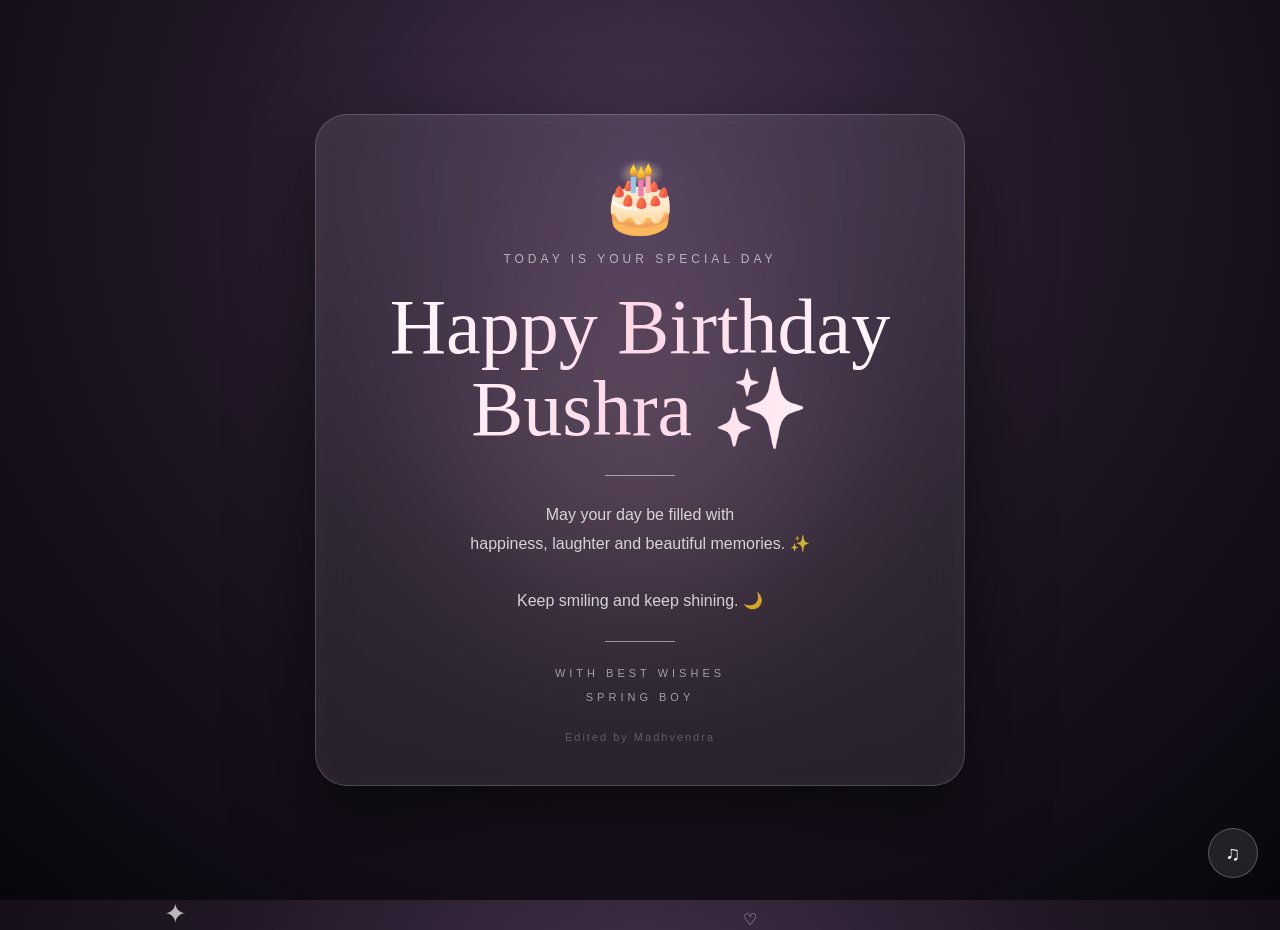
==== birthday.html @ 81c6d257 "Create birthday.html" ====
<!DOCTYPE html>
<html lang="en">
<head>
<meta charset="UTF-8">
<meta name="viewport" content="width=device-width, initial-scale=1.0">

<title>Happy Birthday Bushra 🎂</title>

<style>
*{
    margin:0;
    padding:0;
    box-sizing:border-box;
}

body{
    min-height:100vh;
    overflow:hidden;
    display:flex;
    justify-content:center;
    align-items:center;
    text-align:center;
    font-family:Georgia,"Times New Roman",serif;
    color:white;

    background:
        radial-gradient(circle at 50% 20%,
        #493451 0%,
        #211726 45%,
        #08060c 100%);
}

/* Background glow */
.glow{
    position:absolute;
    width:350px;
    height:350px;
    background:rgba(255,190,220,.12);
    filter:blur(80px);
    border-radius:50%;
}

/* Main card */
.card{
    position:relative;
    z-index:2;
    width:90%;
    max-width:650px;
    padding:42px 25px;

    border:1px solid rgba(255,255,255,.18);
    border-radius:32px;

    background:rgba(255,255,255,.075);
    backdrop-filter:blur(20px);

    box-shadow:
        0 25px 80px rgba(0,0,0,.55),
        inset 0 0 30px rgba(255,255,255,.03);

    animation:cardIn 1.5s ease;
}

.emoji{
    font-size:68px;
    margin-bottom:15px;
    animation:bounce 2s infinite;
}

.small{
    font-family:Arial,sans-serif;
    font-size:12px;
    letter-spacing:4px;
    text-transform:uppercase;
    opacity:.6;
    margin-bottom:20px;
}

h1{
    font-size:clamp(42px,10vw,78px);
    font-weight:400;
    line-height:1.05;

    background:linear-gradient(
        90deg,
        #fff,
        #ffd7e8,
        #fff
    );

    -webkit-background-clip:text;
    -webkit-text-fill-color:transparent;

    animation:shine 3s infinite;
}

.message{
    margin-top:25px;
    font-family:Arial,sans-serif;
    font-size:16px;
    line-height:1.8;
    opacity:.78;
}

.divider{
    width:70px;
    height:1px;
    background:rgba(255,255,255,.5);
    margin:25px auto;
}

.from{
    font-family:Arial,sans-serif;
    font-size:11px;
    letter-spacing:4px;
    opacity:.55;
}

.edited{
    margin-top:28px;
    font-size:11px;
    letter-spacing:2px;
    opacity:.45;
}

/* Music button */
.music{
    position:fixed;
    bottom:22px;
    right:22px;
    z-index:5;

    width:50px;
    height:50px;

    border:1px solid rgba(255,255,255,.25);
    border-radius:50%;

    background:rgba(255,255,255,.1);
    color:white;

    cursor:pointer;
    font-size:20px;

    backdrop-filter:blur(10px);
}

/* Floating particles */
.particle{
    position:absolute;
    bottom:-30px;
    font-size:18px;
    opacity:.7;

    animation:floatUp linear infinite;
}

@keyframes cardIn{
    from{
        opacity:0;
        transform:translateY(40px) scale(.94);
    }

    to{
        opacity:1;
        transform:translateY(0) scale(1);
    }
}

@keyframes bounce{
    0%,100%{transform:translateY(0);}
    50%{transform:translateY(-10px);}
}

@keyframes shine{
    0%,100%{filter:brightness(1);}
    50%{filter:brightness(1.3);}
}

@keyframes floatUp{
    from{
        transform:translateY(0) rotate(0deg);
        opacity:0;
    }

    15%{opacity:.7;}

    to{
        transform:translateY(-110vh) rotate(360deg);
        opacity:0;
    }
}
</style>
</head>

<body>

<div class="glow"></div>

<div class="card">

    <div class="emoji">🎂</div>

    <div class="small">
        Today is your special day
    </div>

    <h1>
        Happy Birthday<br>
        Bushra ✨
    </h1>

    <div class="divider"></div>

    <div class="message">
        May your day be filled with<br>
        happiness, laughter and beautiful memories. ✨
        <br><br>
        Keep smiling and keep shining. 🌙
    </div>

    <div class="divider"></div>

    <div class="from">
        WITH BEST WISHES<br><br>
        SPRING BOY

        <div class="edited">
            Edited by Madhvendra
        </div>
    </div>

</div>

<button class="music" onclick="toggleMusic()" id="musicBtn">
    ♫
</button>

<script>
const symbols=["✦","✧","♡","✨","·"];

function createParticle(){

    const p=document.createElement("div");

    p.className="particle";

    p.innerHTML=
        symbols[Math.floor(Math.random()*symbols.length)];

    p.style.left=Math.random()*100+"vw";

    p.style.animationDuration=
        (6+Math.random()*6)+"s";

    p.style.fontSize=
        (12+Math.random()*15)+"px";

    document.body.appendChild(p);

    setTimeout(()=>{
        p.remove();
    },12000);
}

setInterval(createParticle,500);


/* Optional music */
let music;

function toggleMusic(){

    if(!music){

        music=new Audio("birthday.mp3");
        music.loop=true;

        music.play();

        document.getElementById("musicBtn").innerHTML="🔊";

    }else{

        if(music.paused){

            music.play();
            document.getElementById("musicBtn").innerHTML="🔊";

        }else{

            music.pause();
            document.getElementById("musicBtn").innerHTML="♫";
        }
    }
}
</script>

</body>
</html>
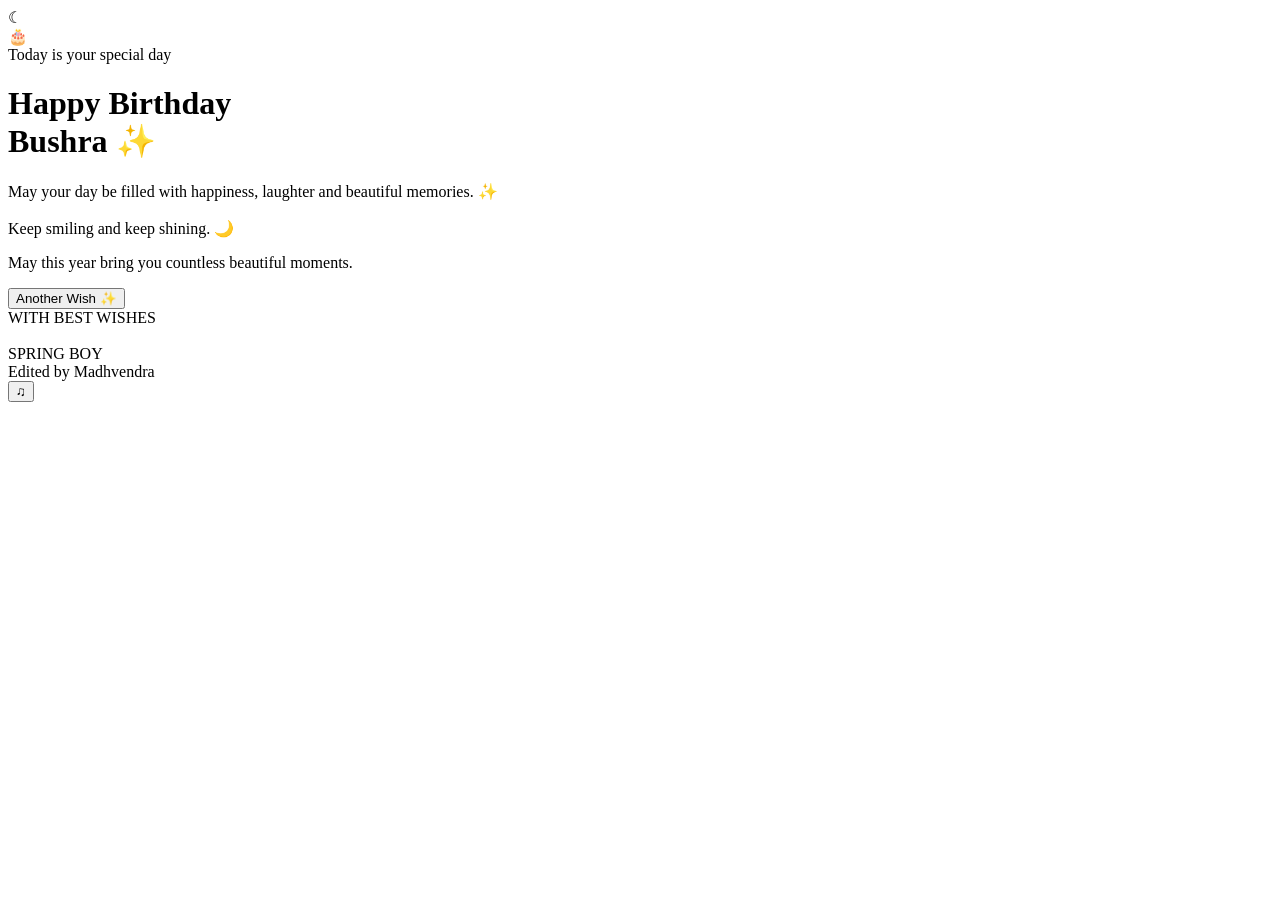
==== commit b560e584: "Update birthday.html" ====
--- a/birthday.html
+++ b/birthday.html
@@ -1,205 +1,29 @@
-<!DOCTYPE html>
-<html lang="en">
-<head>
-<meta charset="UTF-8">
-<meta name="viewport" content="width=device-width, initial-scale=1.0">
+<!DOCTYPE html><html lang="en"><head><meta charset="UTF-8">
+
+<meta
+    name="viewport"
+    content="width=device-width, initial-scale=1.0"
+>
 
 <title>Happy Birthday Bushra 🎂</title>
 
-<style>
-*{
-    margin:0;
-    padding:0;
-    box-sizing:border-box;
-}
+<link
+    rel="stylesheet"
+    href="birthday.css"
+>
 
-body{
-    min-height:100vh;
-    overflow:hidden;
-    display:flex;
-    justify-content:center;
-    align-items:center;
-    text-align:center;
-    font-family:Georgia,"Times New Roman",serif;
-    color:white;
+</head><body><!-- Night sky -->
+<div id="sky"></div>
 
-    background:
-        radial-gradient(circle at 50% 20%,
-        #493451 0%,
-        #211726 45%,
-        #08060c 100%);
-}
+<!-- Moon -->
+<div class="moon">☾</div>
 
-/* Background glow */
-.glow{
-    position:absolute;
-    width:350px;
-    height:350px;
-    background:rgba(255,190,220,.12);
-    filter:blur(80px);
-    border-radius:50%;
-}
+<!-- Main card -->
+<main class="card">
 
-/* Main card */
-.card{
-    position:relative;
-    z-index:2;
-    width:90%;
-    max-width:650px;
-    padding:42px 25px;
-
-    border:1px solid rgba(255,255,255,.18);
-    border-radius:32px;
-
-    background:rgba(255,255,255,.075);
-    backdrop-filter:blur(20px);
-
-    box-shadow:
-        0 25px 80px rgba(0,0,0,.55),
-        inset 0 0 30px rgba(255,255,255,.03);
-
-    animation:cardIn 1.5s ease;
-}
-
-.emoji{
-    font-size:68px;
-    margin-bottom:15px;
-    animation:bounce 2s infinite;
-}
-
-.small{
-    font-family:Arial,sans-serif;
-    font-size:12px;
-    letter-spacing:4px;
-    text-transform:uppercase;
-    opacity:.6;
-    margin-bottom:20px;
-}
-
-h1{
-    font-size:clamp(42px,10vw,78px);
-    font-weight:400;
-    line-height:1.05;
-
-    background:linear-gradient(
-        90deg,
-        #fff,
-        #ffd7e8,
-        #fff
-    );
-
-    -webkit-background-clip:text;
-    -webkit-text-fill-color:transparent;
-
-    animation:shine 3s infinite;
-}
-
-.message{
-    margin-top:25px;
-    font-family:Arial,sans-serif;
-    font-size:16px;
-    line-height:1.8;
-    opacity:.78;
-}
-
-.divider{
-    width:70px;
-    height:1px;
-    background:rgba(255,255,255,.5);
-    margin:25px auto;
-}
-
-.from{
-    font-family:Arial,sans-serif;
-    font-size:11px;
-    letter-spacing:4px;
-    opacity:.55;
-}
-
-.edited{
-    margin-top:28px;
-    font-size:11px;
-    letter-spacing:2px;
-    opacity:.45;
-}
-
-/* Music button */
-.music{
-    position:fixed;
-    bottom:22px;
-    right:22px;
-    z-index:5;
-
-    width:50px;
-    height:50px;
-
-    border:1px solid rgba(255,255,255,.25);
-    border-radius:50%;
-
-    background:rgba(255,255,255,.1);
-    color:white;
-
-    cursor:pointer;
-    font-size:20px;
-
-    backdrop-filter:blur(10px);
-}
-
-/* Floating particles */
-.particle{
-    position:absolute;
-    bottom:-30px;
-    font-size:18px;
-    opacity:.7;
-
-    animation:floatUp linear infinite;
-}
-
-@keyframes cardIn{
-    from{
-        opacity:0;
-        transform:translateY(40px) scale(.94);
-    }
-
-    to{
-        opacity:1;
-        transform:translateY(0) scale(1);
-    }
-}
-
-@keyframes bounce{
-    0%,100%{transform:translateY(0);}
-    50%{transform:translateY(-10px);}
-}
-
-@keyframes shine{
-    0%,100%{filter:brightness(1);}
-    50%{filter:brightness(1.3);}
-}
-
-@keyframes floatUp{
-    from{
-        transform:translateY(0) rotate(0deg);
-        opacity:0;
-    }
-
-    15%{opacity:.7;}
-
-    to{
-        transform:translateY(-110vh) rotate(360deg);
-        opacity:0;
-    }
-}
-</style>
-</head>
-
-<body>
-
-<div class="glow"></div>
-
-<div class="card">
-
-    <div class="emoji">🎂</div>
+    <div class="emoji">
+        🎂
+    </div>
 
     <div class="small">
         Today is your special day
@@ -212,89 +36,74 @@
 
     <div class="divider"></div>
 
-    <div class="message">
-        May your day be filled with<br>
+    <div
+        class="message"
+        id="message"
+    >
+        May your day be filled with
         happiness, laughter and beautiful memories. ✨
+
         <br><br>
+
         Keep smiling and keep shining. 🌙
     </div>
 
     <div class="divider"></div>
 
+    <div class="wish-box">
+
+        <p id="wishText">
+            May this year bring you
+            countless beautiful moments.
+        </p>
+
+    </div>
+
+    <button
+        class="nextWish"
+        id="nextWish"
+    >
+        Another Wish ✨
+    </button>
+
+    <div class="divider"></div>
+
     <div class="from">
-        WITH BEST WISHES<br><br>
+
+        WITH BEST WISHES
+
+        <br><br>
+
         SPRING BOY
 
         <div class="edited">
             Edited by Madhvendra
         </div>
+
     </div>
 
-</div>
+</main>
 
-<button class="music" onclick="toggleMusic()" id="musicBtn">
+
+<!-- Music -->
+<button
+    class="music"
+    id="musicBtn"
+    aria-label="Play birthday music"
+>
     ♫
 </button>
 
-<script>
-const symbols=["✦","✧","♡","✨","·"];
 
-function createParticle(){
-
-    const p=document.createElement("div");
-
-    p.className="particle";
-
-    p.innerHTML=
-        symbols[Math.floor(Math.random()*symbols.length)];
-
-    p.style.left=Math.random()*100+"vw";
-
-    p.style.animationDuration=
-        (6+Math.random()*6)+"s";
-
-    p.style.fontSize=
-        (12+Math.random()*15)+"px";
-
-    document.body.appendChild(p);
-
-    setTimeout(()=>{
-        p.remove();
-    },12000);
-}
-
-setInterval(createParticle,500);
+<!-- Audio -->
+<audio
+    id="birthdayMusic"
+    src="birthday.mp3"
+    loop
+    preload="auto"
+></audio>
 
 
-/* Optional music */
-let music;
+<script src="birthday.js"></script>
 
-function toggleMusic(){
-
-    if(!music){
-
-        music=new Audio("birthday.mp3");
-        music.loop=true;
-
-        music.play();
-
-        document.getElementById("musicBtn").innerHTML="🔊";
-
-    }else{
-
-        if(music.paused){
-
-            music.play();
-            document.getElementById("musicBtn").innerHTML="🔊";
-
-        }else{
-
-            music.pause();
-            document.getElementById("musicBtn").innerHTML="♫";
-        }
-    }
-}
-</script>
-
-</body>
-</html>
+</body></html>
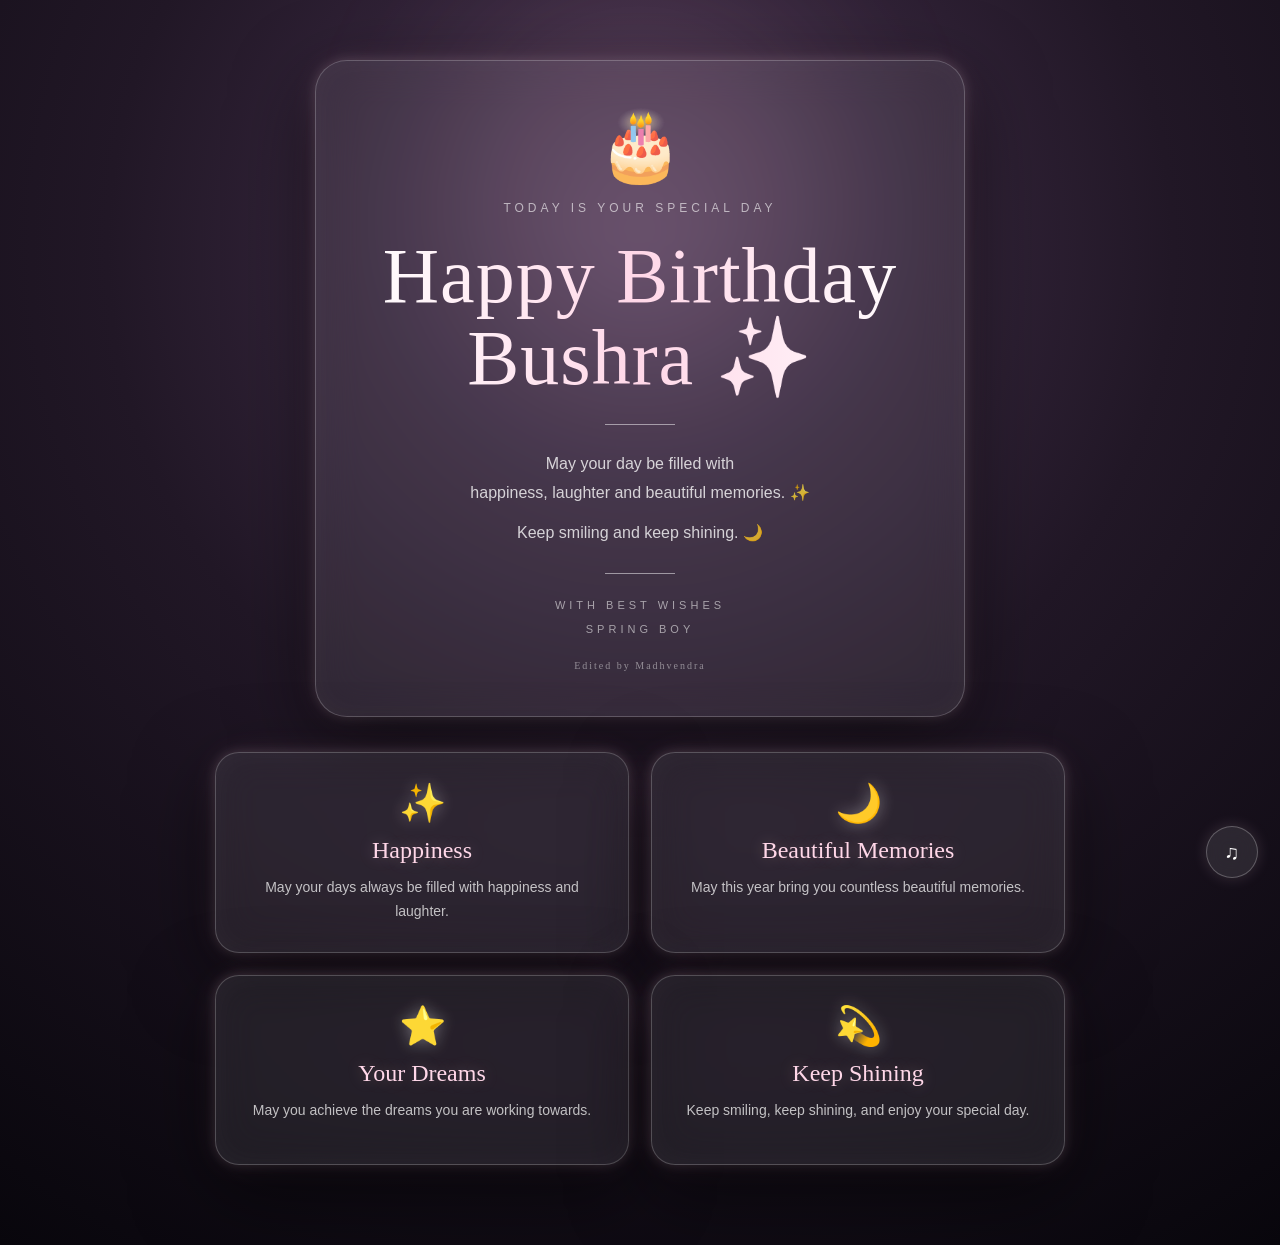
==== commit 5b55dc5f: "Update birthday.html" ====
--- a/birthday.html
+++ b/birthday.html
@@ -1,109 +1,149 @@
-<!DOCTYPE html><html lang="en"><head><meta charset="UTF-8">
+<!DOCTYPE html>
+<html lang="en">
 
-<meta
-    name="viewport"
-    content="width=device-width, initial-scale=1.0"
->
+<head>
+    <meta charset="UTF-8">
+    <meta name="viewport" content="width=device-width, initial-scale=1.0">
 
-<title>Happy Birthday Bushra 🎂</title>
+    <title>Happy Birthday Bushra 🎂</title>
 
-<link
-    rel="stylesheet"
-    href="birthday.css"
->
+    <link rel="stylesheet" href="birthday.css">
+</head>
 
-</head><body><!-- Night sky -->
-<div id="sky"></div>
+<body>
 
-<!-- Moon -->
-<div class="moon">☾</div>
+    <!-- Falling stars and moons -->
+    <div id="sky"></div>
 
-<!-- Main card -->
-<main class="card">
+    <!-- Background glow -->
+    <div class="glow"></div>
 
-    <div class="emoji">
-        🎂
-    </div>
+    <main class="birthday-container">
 
-    <div class="small">
-        Today is your special day
-    </div>
+        <!-- MAIN BIRTHDAY CARD -->
+        <section class="main-card">
 
-    <h1>
-        Happy Birthday<br>
-        Bushra ✨
-    </h1>
+            <div class="emoji">🎂</div>
 
-    <div class="divider"></div>
+            <div class="small">
+                TODAY IS YOUR SPECIAL DAY
+            </div>
 
-    <div
-        class="message"
-        id="message"
-    >
-        May your day be filled with
-        happiness, laughter and beautiful memories. ✨
+            <h1>
+                Happy Birthday<br>
+                Bushra ✨
+            </h1>
 
-        <br><br>
+            <div class="divider"></div>
 
-        Keep smiling and keep shining. 🌙
-    </div>
+            <p class="main-message">
+                May your day be filled with<br>
+                happiness, laughter and beautiful memories. ✨
+            </p>
 
-    <div class="divider"></div>
+            <p class="main-message">
+                Keep smiling and keep shining. 🌙
+            </p>
 
-    <div class="wish-box">
+            <div class="divider"></div>
 
-        <p id="wishText">
-            May this year bring you
-            countless beautiful moments.
-        </p>
+            <div class="from">
+                WITH BEST WISHES
+                <br><br>
+                SPRING BOY
+            </div>
 
-    </div>
+            <div class="edited">
+                Edited by Madhvendra
+            </div>
+
+        </section>
+
+
+        <!-- FOUR WISH CARDS -->
+        <section class="wish-grid">
+
+            <!-- CARD 1 -->
+            <div class="wish-card">
+
+                <div class="wish-icon">✨</div>
+
+                <h2>Happiness</h2>
+
+                <p>
+                    May your days always be filled
+                    with happiness and laughter.
+                </p>
+
+            </div>
+
+
+            <!-- CARD 2 -->
+            <div class="wish-card">
+
+                <div class="wish-icon">🌙</div>
+
+                <h2>Beautiful Memories</h2>
+
+                <p>
+                    May this year bring you
+                    countless beautiful memories.
+                </p>
+
+            </div>
+
+
+            <!-- CARD 3 -->
+            <div class="wish-card">
+
+                <div class="wish-icon">⭐</div>
+
+                <h2>Your Dreams</h2>
+
+                <p>
+                    May you achieve the dreams
+                    you are working towards.
+                </p>
+
+            </div>
+
+
+            <!-- CARD 4 -->
+            <div class="wish-card">
+
+                <div class="wish-icon">💫</div>
+
+                <h2>Keep Shining</h2>
+
+                <p>
+                    Keep smiling, keep shining,
+                    and enjoy your special day.
+                </p>
+
+            </div>
+
+        </section>
+
+    </main>
+
+
+    <!-- MUSIC -->
+    <audio
+        id="birthdayMusic"
+        src="birthday.mp3"
+        loop
+        preload="auto">
+    </audio>
 
     <button
-        class="nextWish"
-        id="nextWish"
-    >
-        Another Wish ✨
+        class="music"
+        id="musicBtn"
+        onclick="toggleMusic()">
+        ♫
     </button>
 
-    <div class="divider"></div>
 
-    <div class="from">
+    <script src="birthday.js"></script>
 
-        WITH BEST WISHES
-
-        <br><br>
-
-        SPRING BOY
-
-        <div class="edited">
-            Edited by Madhvendra
-        </div>
-
-    </div>
-
-</main>
-
-
-<!-- Music -->
-<button
-    class="music"
-    id="musicBtn"
-    aria-label="Play birthday music"
->
-    ♫
-</button>
-
-
-<!-- Audio -->
-<audio
-    id="birthdayMusic"
-    src="birthday.mp3"
-    loop
-    preload="auto"
-></audio>
-
-
-<script src="birthday.js"></script>
-
-</body></html>
+</body>
+</html>
--- a/birthday.css
+++ b/birthday.css
@@ -0,0 +1,865 @@
+* {
+    margin: 0;
+    padding: 0;
+    box-sizing: border-box;
+}
+
+
+/* ================================
+   BODY
+================================ */
+
+body {
+
+    min-height: 100vh;
+
+    overflow-x: hidden;
+
+    font-family:
+        Georgia,
+        "Times New Roman",
+        serif;
+
+    color: white;
+
+    background:
+        radial-gradient(
+            circle at 50% 20%,
+            #493451 0%,
+            #211726 45%,
+            #08060c 100%
+        );
+}
+
+
+/* ================================
+   BACKGROUND GLOW
+================================ */
+
+.glow {
+
+    position: fixed;
+
+    width: 380px;
+    height: 380px;
+
+    left: 50%;
+    top: 20%;
+
+    transform: translate(-50%, -50%);
+
+    background:
+        rgba(255, 190, 220, .12);
+
+    filter: blur(80px);
+
+    border-radius: 50%;
+
+    pointer-events: none;
+
+    z-index: 0;
+}
+
+
+/* ================================
+   FALLING PARTICLES
+================================ */
+
+#sky {
+
+    position: fixed;
+
+    inset: 0;
+
+    overflow: hidden;
+
+    pointer-events: none;
+
+    z-index: 1;
+}
+
+
+.falling {
+
+    position: absolute;
+
+    top: -40px;
+
+    color: white;
+
+    opacity: .75;
+
+    text-shadow:
+        0 0 8px rgba(255,255,255,.7),
+        0 0 18px rgba(255,215,232,.4);
+
+    animation:
+        fall linear forwards;
+}
+
+
+@keyframes fall {
+
+    0% {
+
+        transform:
+            translateY(-50px)
+            rotate(0deg);
+
+        opacity: 0;
+
+    }
+
+    10% {
+
+        opacity: .8;
+
+    }
+
+    80% {
+
+        opacity: .7;
+
+    }
+
+    100% {
+
+        transform:
+            translateY(110vh)
+            rotate(360deg);
+
+        opacity: 0;
+
+    }
+}
+
+
+/* ================================
+   MAIN CONTAINER
+================================ */
+
+.birthday-container {
+
+    position: relative;
+
+    z-index: 2;
+
+    width: 100%;
+
+    max-width: 1050px;
+
+    margin: auto;
+
+    padding:
+        60px 20px 80px;
+
+    display: flex;
+
+    flex-direction: column;
+
+    align-items: center;
+}
+
+
+/* ================================
+   COMMON GLOWING BORDER
+================================ */
+
+.main-card,
+.wish-card {
+
+    position: relative;
+
+    border:
+        1px solid rgba(255,255,255,.22);
+
+    background:
+        rgba(255,255,255,.075);
+
+    backdrop-filter:
+        blur(20px);
+
+    -webkit-backdrop-filter:
+        blur(20px);
+
+    box-shadow:
+
+        0 25px 80px
+        rgba(0,0,0,.55),
+
+        inset 0 0 30px
+        rgba(255,255,255,.03),
+
+        0 0 12px
+        rgba(255,215,232,.18),
+
+        0 0 30px
+        rgba(255,190,220,.10);
+
+    animation:
+        cardGlow 3.5s ease-in-out infinite;
+}
+
+
+@keyframes cardGlow {
+
+    0%,
+    100% {
+
+        border-color:
+            rgba(255,255,255,.18);
+
+        box-shadow:
+
+            0 25px 80px
+            rgba(0,0,0,.55),
+
+            inset 0 0 30px
+            rgba(255,255,255,.03),
+
+            0 0 10px
+            rgba(255,215,232,.12),
+
+            0 0 25px
+            rgba(255,190,220,.07);
+
+    }
+
+    50% {
+
+        border-color:
+            rgba(255,215,232,.55);
+
+        box-shadow:
+
+            0 25px 80px
+            rgba(0,0,0,.55),
+
+            inset 0 0 30px
+            rgba(255,255,255,.04),
+
+            0 0 22px
+            rgba(255,215,232,.32),
+
+            0 0 45px
+            rgba(255,190,220,.18);
+
+    }
+}
+
+
+/* ================================
+   MAIN CARD
+================================ */
+
+.main-card {
+
+    width: 100%;
+
+    max-width: 650px;
+
+    padding:
+        45px 30px;
+
+    border-radius: 32px;
+
+    text-align: center;
+
+    animation:
+        cardIn 1.3s ease,
+        cardGlow 3.5s ease-in-out 1.3s infinite;
+}
+
+
+@keyframes cardIn {
+
+    from {
+
+        opacity: 0;
+
+        transform:
+            translateY(40px)
+            scale(.94);
+
+    }
+
+    to {
+
+        opacity: 1;
+
+        transform:
+            translateY(0)
+            scale(1);
+
+    }
+}
+
+
+/* ================================
+   CAKE
+================================ */
+
+.emoji {
+
+    font-size: 68px;
+
+    margin-bottom: 15px;
+
+    animation:
+        bounce 2s infinite;
+}
+
+
+@keyframes bounce {
+
+    0%,
+    100% {
+
+        transform:
+            translateY(0);
+
+    }
+
+    50% {
+
+        transform:
+            translateY(-10px);
+
+    }
+}
+
+
+/* ================================
+   SMALL HEADING
+================================ */
+
+.small {
+
+    font-family: Arial, sans-serif;
+
+    font-size: 12px;
+
+    letter-spacing: 4px;
+
+    text-transform: uppercase;
+
+    opacity: .6;
+
+    margin-bottom: 20px;
+}
+
+
+/* ================================
+   MAIN TITLE
+================================ */
+
+h1 {
+
+    font-size:
+        clamp(42px, 10vw, 78px);
+
+    font-weight: 400;
+
+    line-height: 1.05;
+
+    letter-spacing: 1px;
+
+    background:
+        linear-gradient(
+            90deg,
+            #fff,
+            #ffd7e8,
+            #fff
+        );
+
+    -webkit-background-clip: text;
+
+    -webkit-text-fill-color: transparent;
+
+    animation:
+        shine 3s infinite;
+}
+
+
+@keyframes shine {
+
+    0%,
+    100% {
+
+        filter:
+            brightness(1);
+
+    }
+
+    50% {
+
+        filter:
+            brightness(1.3);
+
+    }
+}
+
+
+/* ================================
+   DIVIDER
+================================ */
+
+.divider {
+
+    width: 70px;
+
+    height: 1px;
+
+    background:
+        rgba(255,255,255,.5);
+
+    margin:
+        25px auto;
+}
+
+
+/* ================================
+   MAIN MESSAGE
+================================ */
+
+.main-message {
+
+    margin-top: 12px;
+
+    font-family:
+        Arial,
+        sans-serif;
+
+    font-size: 16px;
+
+    line-height: 1.8;
+
+    opacity: .78;
+}
+
+
+/* ================================
+   FROM
+================================ */
+
+.from {
+
+    font-family:
+        Arial,
+        sans-serif;
+
+    font-size: 11px;
+
+    letter-spacing: 4px;
+
+    opacity: .55;
+}
+
+
+.edited {
+
+    margin-top: 25px;
+
+    font-size: 10px;
+
+    letter-spacing: 2px;
+
+    opacity: .45;
+}
+
+
+/* ================================
+   WISH GRID
+================================ */
+
+.wish-grid {
+
+    width: 100%;
+
+    max-width: 850px;
+
+    margin-top: 35px;
+
+    display: grid;
+
+    grid-template-columns:
+        repeat(2, 1fr);
+
+    gap: 22px;
+}
+
+
+/* ================================
+   WISH CARDS
+================================ */
+
+.wish-card {
+
+    min-height: 190px;
+
+    padding:
+        28px 25px;
+
+    border-radius: 24px;
+
+    text-align: center;
+
+    opacity: 0;
+
+    animation:
+        wishIn .9s ease forwards,
+        cardGlow 3.5s ease-in-out infinite;
+
+}
+
+
+/* Different entrance delays */
+
+.wish-card:nth-child(1) {
+
+    animation-delay:
+        .3s,
+        1.2s;
+
+}
+
+.wish-card:nth-child(2) {
+
+    animation-delay:
+        .5s,
+        1.4s;
+
+}
+
+.wish-card:nth-child(3) {
+
+    animation-delay:
+        .7s,
+        1.6s;
+
+}
+
+.wish-card:nth-child(4) {
+
+    animation-delay:
+        .9s,
+        1.8s;
+
+}
+
+
+@keyframes wishIn {
+
+    from {
+
+        opacity: 0;
+
+        transform:
+            translateY(30px)
+            scale(.95);
+
+    }
+
+    to {
+
+        opacity: 1;
+
+        transform:
+            translateY(0)
+            scale(1);
+
+    }
+}
+
+
+/* ================================
+   WISH ICON
+================================ */
+
+.wish-icon {
+
+    font-size: 38px;
+
+    margin-bottom: 12px;
+
+    filter:
+        drop-shadow(
+            0 0 8px
+            rgba(255,255,255,.35)
+        );
+}
+
+
+/* ================================
+   WISH TITLE
+================================ */
+
+.wish-card h2 {
+
+    font-size: 24px;
+
+    font-weight: 400;
+
+    margin-bottom: 12px;
+
+    color: #ffd7e8;
+
+    text-shadow:
+        0 0 15px
+        rgba(255,215,232,.25);
+}
+
+
+/* ================================
+   WISH TEXT
+================================ */
+
+.wish-card p {
+
+    font-family:
+        Arial,
+        sans-serif;
+
+    font-size: 14px;
+
+    line-height: 1.7;
+
+    opacity: .72;
+}
+
+
+/* ================================
+   HOVER
+================================ */
+
+.wish-card {
+
+    transition:
+        transform .3s ease,
+        background .3s ease;
+}
+
+
+.wish-card:hover {
+
+    transform:
+        translateY(-7px);
+
+    background:
+        rgba(255,255,255,.10);
+
+    border-color:
+        rgba(255,215,232,.65);
+
+    box-shadow:
+
+        0 20px 60px
+        rgba(0,0,0,.5),
+
+        0 0 25px
+        rgba(255,215,232,.35),
+
+        0 0 50px
+        rgba(255,190,220,.18);
+}
+
+
+/* ================================
+   MUSIC BUTTON
+================================ */
+
+.music {
+
+    position: fixed;
+
+    bottom: 22px;
+
+    right: 22px;
+
+    z-index: 10;
+
+    width: 52px;
+
+    height: 52px;
+
+    border:
+        1px solid
+        rgba(255,255,255,.25);
+
+    border-radius: 50%;
+
+    background:
+        rgba(255,255,255,.10);
+
+    color: white;
+
+    cursor: pointer;
+
+    font-size: 20px;
+
+    backdrop-filter:
+        blur(10px);
+
+    box-shadow:
+        0 0 15px
+        rgba(255,215,232,.15);
+
+    transition:
+        .3s;
+}
+
+
+.music:hover {
+
+    transform:
+        scale(1.08);
+
+    border-color:
+        rgba(255,215,232,.6);
+
+    box-shadow:
+        0 0 25px
+        rgba(255,215,232,.35);
+}
+
+
+.music.playing {
+
+    animation:
+        musicGlow 1.5s infinite;
+}
+
+
+@keyframes musicGlow {
+
+    0%,
+    100% {
+
+        box-shadow:
+            0 0 10px
+            rgba(255,215,232,.15);
+
+    }
+
+    50% {
+
+        box-shadow:
+            0 0 28px
+            rgba(255,215,232,.45);
+
+    }
+}
+
+
+/* ================================
+   MOBILE
+================================ */
+
+@media (max-width: 700px) {
+
+    .birthday-container {
+
+        padding:
+            35px 15px 90px;
+
+    }
+
+
+    .main-card {
+
+        padding:
+            35px 20px;
+
+        border-radius: 27px;
+
+    }
+
+
+    .emoji {
+
+        font-size: 55px;
+
+    }
+
+
+    .small {
+
+        font-size: 10px;
+
+        letter-spacing: 3px;
+
+    }
+
+
+    h1 {
+
+        font-size:
+            clamp(38px, 12vw, 58px);
+
+    }
+
+
+    .main-message {
+
+        font-size: 14px;
+
+    }
+
+
+    .wish-grid {
+
+        grid-template-columns: 1fr;
+
+        gap: 16px;
+
+        margin-top: 25px;
+
+    }
+
+
+    .wish-card {
+
+        min-height: auto;
+
+        padding:
+            24px 20px;
+
+        border-radius: 22px;
+
+    }
+
+
+    .wish-icon {
+
+        font-size: 32px;
+
+    }
+
+
+    .wish-card h2 {
+
+        font-size: 21px;
+
+    }
+
+
+    .wish-card p {
+
+        font-size: 13px;
+
+    }
+
+
+    .music {
+
+        width: 48px;
+
+        height: 48px;
+
+        bottom: 16px;
+
+        right: 16px;
+
+    }
+
+            }
